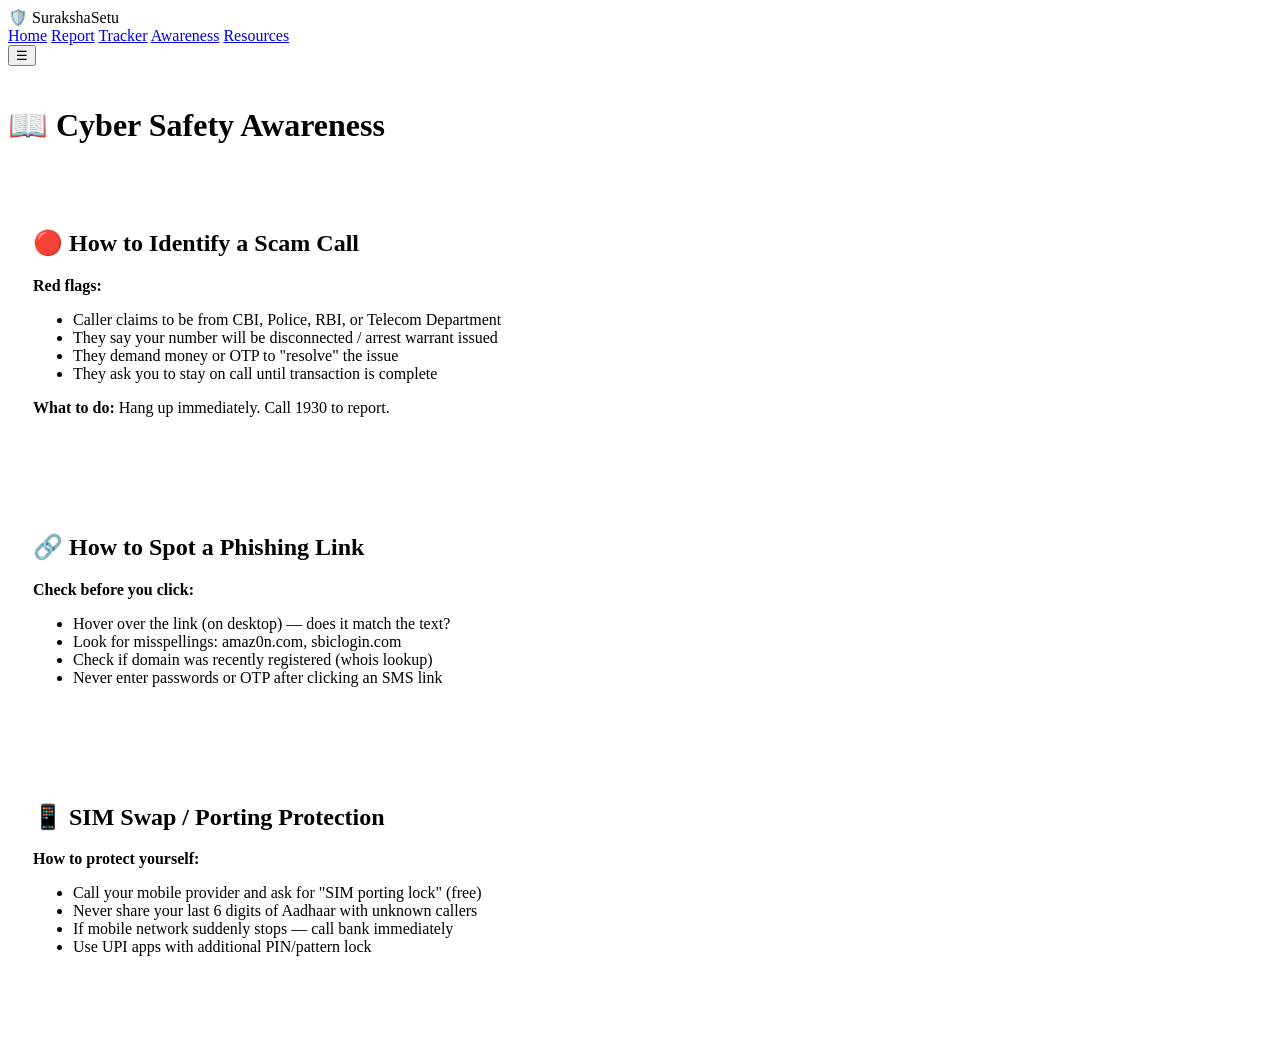
==== awareness.html @ 240328f3 "Cyber Safety Guides" ====
<!DOCTYPE html>
<html lang="en">
<head>
    <meta charset="UTF-8">
    <meta name="viewport" content="width=device-width, initial-scale=1.0">
    <title>Cyber Awareness — SurakshaSetu</title>
    <link rel="stylesheet" href="style.css">
    <link href="https://fonts.googleapis.com/css2?family=Inter:wght@400;500;600;700;800&display=swap" rel="stylesheet">
</head>
<body>
    <nav class="navbar">
        <div class="container">
            <div class="logo">
                <span class="logo-icon">🛡️</span>
                <span class="logo-text">SurakshaSetu</span>
            </div>
            <div class="nav-links">
                <a href="index.html">Home</a>
                <a href="report.html">Report</a>
                <a href="tracker.html">Tracker</a>
                <a href="awareness.html" class="active">Awareness</a>
                <a href="resources.html">Resources</a>
            </div>
            <button class="mobile-menu-btn" id="mobileMenuBtn">☰</button>
        </div>
    </nav>

    <main>
        <div class="container">
            <h1 class="section-title" style="margin-top: 40px;">📖 Cyber Safety Awareness</h1>
            
            <div class="articles-grid" style="display: flex; flex-direction: column; gap: 30px; margin: 40px 0;">
                
                <div class="article" style="background: white; padding: 25px; border-radius: 16px;">
                    <h2>🔴 How to Identify a Scam Call</h2>
                    <p><strong>Red flags:</strong></p>
                    <ul>
                        <li>Caller claims to be from CBI, Police, RBI, or Telecom Department</li>
                        <li>They say your number will be disconnected / arrest warrant issued</li>
                        <li>They demand money or OTP to "resolve" the issue</li>
                        <li>They ask you to stay on call until transaction is complete</li>
                    </ul>
                    <p><strong>What to do:</strong> Hang up immediately. Call 1930 to report.</p>
                </div>
                
                <div class="article" style="background: white; padding: 25px; border-radius: 16px;">
                    <h2>🔗 How to Spot a Phishing Link</h2>
                    <p><strong>Check before you click:</strong></p>
                    <ul>
                        <li>Hover over the link (on desktop) — does it match the text?</li>
                        <li>Look for misspellings: amaz0n.com, sbiclogin.com</li>
                        <li>Check if domain was recently registered (whois lookup)</li>
                        <li>Never enter passwords or OTP after clicking an SMS link</li>
                    </ul>
                </div>
                
                <div class="article" style="background: white; padding: 25px; border-radius: 16px;">
                    <h2>📱 SIM Swap / Porting Protection</h2>
                    <p><strong>How to protect yourself:</strong></p>
                    <ul>
                        <li>Call your mobile provider and ask for "SIM porting lock" (free)</li>
                        <li>Never share your last 6 digits of Aadhaar with unknown callers</li>
                        <li>If mobile network suddenly stops — call bank immediately</li>
                        <li>Use UPI apps with additional PIN/pattern lock</li>
                    </ul>
                </div>
                
                <div class="article" style="background: white; padding:
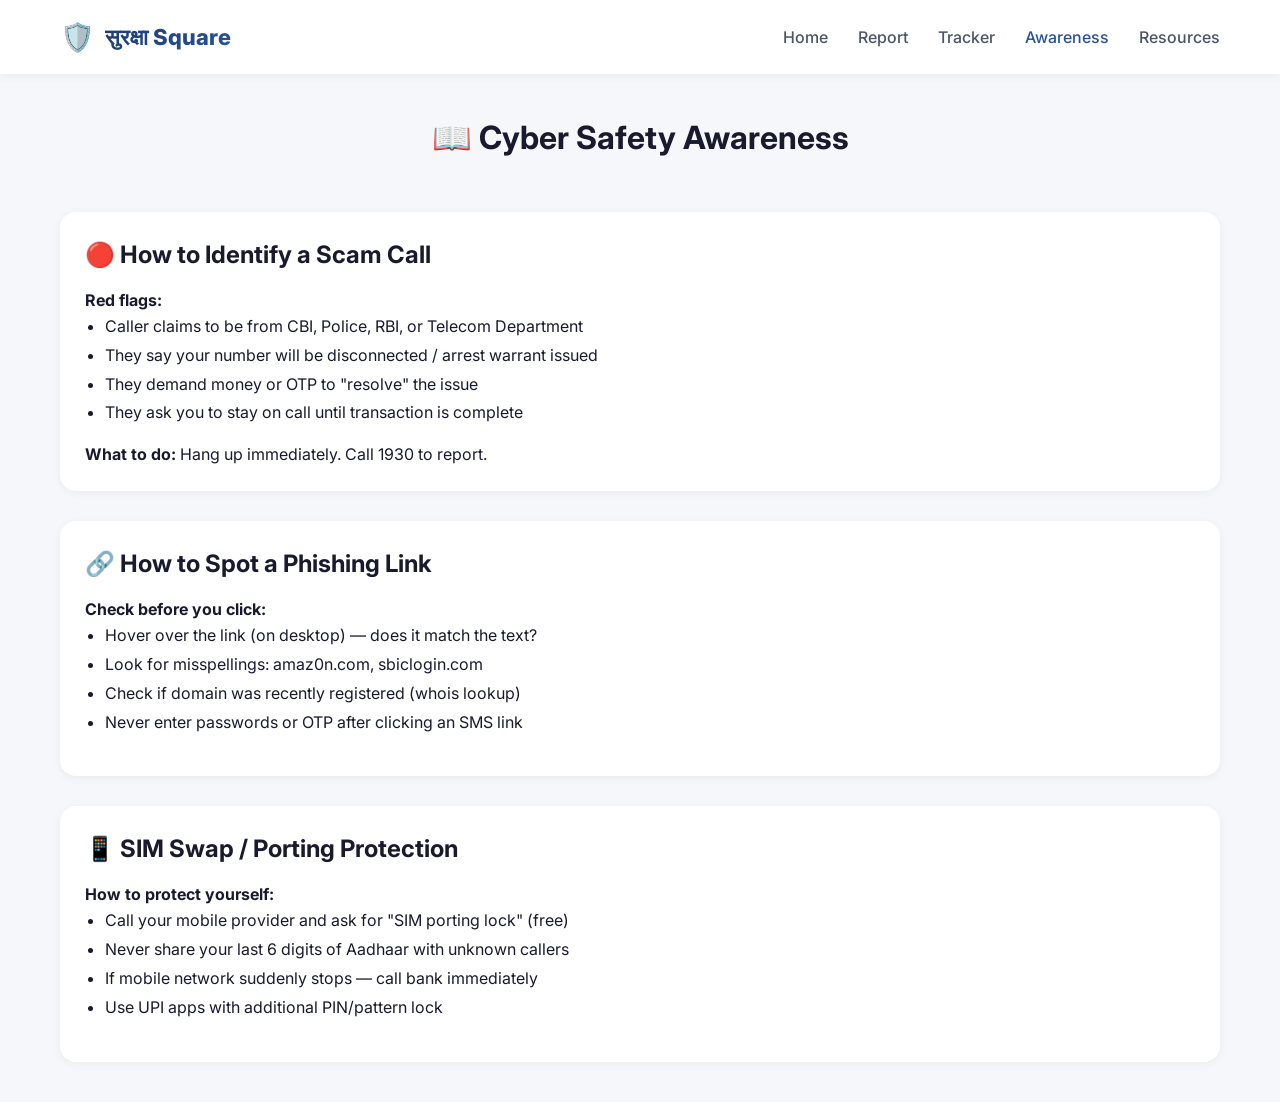
==== commit 3c75a7d9: "Update awareness.html" ====
--- a/awareness.html
+++ b/awareness.html
@@ -3,7 +3,7 @@
 <head>
     <meta charset="UTF-8">
     <meta name="viewport" content="width=device-width, initial-scale=1.0">
-    <title>Cyber Awareness — SurakshaSetu</title>
+    <title>Cyber Awareness — सुरक्षा Square</title>
     <link rel="stylesheet" href="style.css">
     <link href="https://fonts.googleapis.com/css2?family=Inter:wght@400;500;600;700;800&display=swap" rel="stylesheet">
 </head>
@@ -12,7 +12,7 @@
         <div class="container">
             <div class="logo">
                 <span class="logo-icon">🛡️</span>
-                <span class="logo-text">SurakshaSetu</span>
+                <span class="logo-text">सुरक्षा Square</span>
             </div>
             <div class="nav-links">
                 <a href="index.html">Home</a>
--- a/style.css
+++ b/style.css
@@ -0,0 +1,789 @@
+* {
+    margin: 0;
+    padding: 0;
+    box-sizing: border-box;
+}
+
+body {
+    font-family: 'Inter', sans-serif;
+    background: #f5f7fa;
+    color: #1a1a2e;
+    line-height: 1.5;
+}
+
+.container {
+    max-width: 1200px;
+    margin: 0 auto;
+    padding: 0 20px;
+}
+
+/* Navigation */
+.navbar {
+    background: white;
+    box-shadow: 0 2px 10px rgba(0,0,0,0.05);
+    position: sticky;
+    top: 0;
+    z-index: 100;
+}
+
+.navbar .container {
+    display: flex;
+    justify-content: space-between;
+    align-items: center;
+    padding: 16px 20px;
+}
+
+.logo {
+    display: flex;
+    align-items: center;
+    gap: 10px;
+}
+
+.logo-icon {
+    font-size: 28px;
+}
+
+.logo-text {
+    font-size: 22px;
+    font-weight: 800;
+    background: linear-gradient(135deg, #1e3c72, #2a5298);
+    -webkit-background-clip: text;
+    -webkit-text-fill-color: transparent;
+    background-clip: text;
+}
+
+.nav-links {
+    display: flex;
+    gap: 30px;
+}
+
+.nav-links a {
+    text-decoration: none;
+    color: #4a5568;
+    font-weight: 500;
+    transition: color 0.3s;
+}
+
+.nav-links a:hover,
+.nav-links a.active {
+    color: #2a5298;
+}
+
+.mobile-menu-btn {
+    display: none;
+    background: none;
+    border: none;
+    font-size: 24px;
+    cursor: pointer;
+}
+
+/* Language Switcher */
+.language-switcher {
+    display: flex;
+    gap: 5px;
+    margin-left: 20px;
+}
+
+.lang-btn {
+    background: none;
+    border: 1px solid #e0e0e0;
+    padding: 5px 12px;
+    border-radius: 20px;
+    cursor: pointer;
+    font-weight: 500;
+    font-size: 12px;
+    transition: all 0.2s;
+}
+
+.lang-btn.active {
+    background: #2a5298;
+    color: white;
+    border-color: #2a5298;
+}
+
+.lang-btn:hover:not(.active) {
+    background: #f0f2f5;
+}
+
+/* Hindi font support */
+[lang="hi"] body,
+html:has(.lang-btn[data-lang="hi"].active) body {
+    font-family: 'Inter', 'Noto Sans Devanagari', sans-serif;
+}
+
+/* Hero Section */
+.hero {
+    background: linear-gradient(135deg, #667eea 0%, #764ba2 100%);
+    color: white;
+    padding: 80px 0;
+    text-align: center;
+}
+
+.hero-title {
+    font-size: 48px;
+    font-weight: 800;
+    margin-bottom: 20px;
+}
+
+.hero-subtitle {
+    font-size: 20px;
+    margin-bottom: 40px;
+    opacity: 0.95;
+}
+
+.hero-buttons {
+    display: flex;
+    gap: 20px;
+    justify-content: center;
+    flex-wrap: wrap;
+}
+
+.btn {
+    padding: 14px 32px;
+    border-radius: 50px;
+    text-decoration: none;
+    font-weight: 600;
+    transition: transform 0.2s, box-shadow 0.2s;
+    display: inline-block;
+    cursor: pointer;
+    border: none;
+}
+
+.btn:hover {
+    transform: translateY(-2px);
+    box-shadow: 0 5px 20px rgba(0,0,0,0.2);
+}
+
+.btn-primary {
+    background: white;
+    color: #667eea;
+}
+
+.btn-secondary {
+    background: transparent;
+    color: white;
+    border: 2px solid white;
+}
+
+/* Stats Section */
+.stats {
+    padding: 60px 0;
+    background: white;
+}
+
+.stat-cards {
+    display: flex;
+    justify-content: space-around;
+    flex-wrap: wrap;
+    gap: 30px;
+}
+
+.stat-card {
+    text-align: center;
+    padding: 30px;
+    background: #f8f9fa;
+    border-radius: 16px;
+    min-width: 200px;
+}
+
+.stat-number {
+    font-size: 48px;
+    font-weight: 800;
+    color: #2a5298;
+}
+
+.stat-label {
+    color: #4a5568;
+    margin-top: 10px;
+}
+
+/* How It Works */
+.how-it-works {
+    padding: 60px 0;
+}
+
+.section-title {
+    text-align: center;
+    font-size: 32px;
+    margin-bottom: 50px;
+    color: #1a1a2e;
+}
+
+.steps {
+    display: flex;
+    justify-content: space-between;
+    flex-wrap: wrap;
+    gap: 30px;
+}
+
+.step {
+    flex: 1;
+    text-align: center;
+    padding: 30px;
+    background: white;
+    border-radius: 16px;
+    box-shadow: 0 5px 20px rgba(0,0,0,0.05);
+}
+
+.step-number {
+    width: 50px;
+    height: 50px;
+    background: linear-gradient(135deg, #667eea, #764ba2);
+    color: white;
+    border-radius: 50%;
+    display: flex;
+    align-items: center;
+    justify-content: center;
+    font-size: 24px;
+    font-weight: bold;
+    margin: 0 auto 20px;
+}
+
+/* Alerts List */
+.recent-alerts {
+    padding: 60px 0;
+    background: #f0f2f5;
+}
+
+.alerts-list {
+    background: white;
+    border-radius: 16px;
+    padding: 20px;
+}
+
+.alert-item {
+    padding: 15px;
+    border-bottom: 1px solid #e0e0e0;
+    display: flex;
+    justify-content: space-between;
+    align-items: center;
+    flex-wrap: wrap;
+}
+
+.alert-item:last-child {
+    border-bottom: none;
+}
+
+.alert-type {
+    font-weight: 600;
+    padding: 4px 12px;
+    border-radius: 20px;
+    font-size: 14px;
+    display: inline-block;
+}
+
+.alert-type.scam-call { background: #fee2e2; color: #dc2626; }
+.alert-type.phishing { background: #fed7aa; color: #ea580c; }
+.alert-type.upi-fraud { background: #fef3c7; color: #d97706; }
+.alert-type.sim-swap { background: #dbeafe; color: #2563eb; }
+
+.alert-location {
+    color: #4a5568;
+    font-size: 14px;
+}
+
+.alert-time {
+    color: #94a3b8;
+    font-size: 12px;
+}
+
+.alert-description {
+    margin-top: 8px;
+    color: #333;
+    font-size: 14px;
+}
+
+.alert-detail {
+    font-size: 12px;
+    color: #666;
+    margin-top: 4px;
+}
+
+/* Emergency Box */
+.emergency {
+    padding: 60px 0;
+}
+
+.emergency-box {
+    background: linear-gradient(135deg, #dc2626, #b91c1c);
+    color: white;
+    padding: 40px;
+    border-radius: 16px;
+    text-align: center;
+}
+
+.emergency-numbers {
+    display: flex;
+    justify-content: center;
+    gap: 40px;
+    margin-top: 30px;
+    flex-wrap: wrap;
+}
+
+.emergency-number {
+    text-align: center;
+}
+
+.emergency-number .number {
+    font-size: 32px;
+    font-weight: 800;
+    display: block;
+}
+
+.emergency-number .label {
+    font-size: 14px;
+    opacity: 0.9;
+}
+
+/* Footer */
+footer {
+    background: #1a1a2e;
+    color: #94a3b8;
+    text-align: center;
+    padding: 30px;
+    font-size: 14px;
+}
+
+.disclaimer {
+    margin-top: 10px;
+    font-size: 12px;
+}
+
+/* Form Styles */
+.form-container {
+    max-width: 600px;
+    margin: 40px auto;
+    background: white;
+    padding: 30px;
+    border-radius: 16px;
+    box-shadow: 0 5px 20px rgba(0,0,0,0.05);
+}
+
+.form-group {
+    margin-bottom: 20px;
+}
+
+.form-group label {
+    display: block;
+    margin-bottom: 8px;
+    font-weight: 500;
+    color: #1a1a2e;
+}
+
+.form-group input,
+.form-group select,
+.form-group textarea {
+    width: 100%;
+    padding: 12px;
+    border: 1px solid #e0e0e0;
+    border-radius: 8px;
+    font-family: inherit;
+    font-size: 16px;
+}
+
+.form-group textarea {
+    resize: vertical;
+    min-height: 100px;
+}
+
+.form-group small {
+    display: block;
+    margin-top: 5px;
+    font-size: 12px;
+    color: #666;
+}
+
+/* Map Container */
+.map-container {
+    height: 400px;
+    background: #e0e0e0;
+    border-radius: 16px;
+    margin-bottom: 20px;
+    display: flex;
+    align-items: center;
+    justify-content: center;
+    color: #666;
+}
+
+/* Search and Quick Links */
+.search-container {
+    display: flex;
+    gap: 10px;
+    margin-bottom: 20px;
+    flex-wrap: wrap;
+}
+
+.search-input-wrapper {
+    flex: 2;
+    position: relative;
+}
+
+.search-input {
+    width: 100%;
+    padding: 12px;
+    border: 2px solid #e0e0e0;
+    border-radius: 8px;
+    font-size: 16px;
+}
+
+.search-btn {
+    padding: 12px 24px;
+    background: #2a5298;
+    color: white;
+    border: none;
+    border-radius: 8px;
+    cursor: pointer;
+    font-weight: 600;
+}
+
+.search-btn:hover {
+    background: #1e3c72;
+}
+
+/* Quick Links */
+.quick-links {
+    display: flex;
+    flex-wrap: wrap;
+    gap: 8px;
+    margin: 15px 0;
+    align-items: center;
+}
+
+.quick-link {
+    background: #f0f2f5;
+    padding: 4px 12px;
+    border-radius: 20px;
+    font-size: 12px;
+    cursor: pointer;
+    transition: background 0.2s;
+}
+
+.quick-link:hover {
+    background: #e0e0e0;
+}
+
+/* Suggestions Dropdown */
+.suggestions-dropdown {
+    position: absolute;
+    top: 100%;
+    left: 0;
+    right: 0;
+    background: white;
+    border: 1px solid #ccc;
+    border-radius: 8px;
+    max-height: 300px;
+    overflow-y: auto;
+    z-index: 1000;
+    display: none;
+    box-shadow: 0 4px 12px rgba(0,0,0,0.15);
+}
+
+.suggestion-item {
+    padding: 10px 12px;
+    cursor: pointer;
+    border-bottom: 1px solid #f0f0f0;
+}
+
+.suggestion-item:hover {
+    background: #f0f2f5;
+}
+
+.suggestion-name {
+    font-weight: 500;
+}
+
+.suggestion-detail {
+    font-size: 11px;
+    color: #666;
+}
+
+/* Place Result Info */
+.place-result {
+    background: #e8f0fe;
+    padding: 10px;
+    border-radius: 8px;
+    margin-top: 10px;
+    font-size: 14px;
+    display: none;
+}
+
+/* Loading Overlay */
+.loading-overlay {
+    position: fixed;
+    top: 0;
+    left: 0;
+    right: 0;
+    bottom: 0;
+    background: rgba(0,0,0,0.7);
+    display: none;
+    justify-content: center;
+    align-items: center;
+    z-index: 1000;
+    color: white;
+    font-size: 18px;
+}
+
+.loading-overlay div {
+    text-align: center;
+    background: #1a1a2e;
+    padding: 20px;
+    border-radius: 12px;
+}
+
+/* Spinner */
+.spinner {
+    width: 30px;
+    height: 30px;
+    border: 3px solid rgba(255,255,255,0.3);
+    border-radius: 50%;
+    border-top-color: white;
+    animation: spin 1s ease-in-out infinite;
+    margin: 10px auto;
+}
+
+@keyframes spin {
+    to { transform: rotate(360deg); }
+}
+
+/* Filter Bar */
+.filter-bar {
+    margin: 20px 0;
+    display: flex;
+    gap: 10px;
+    flex-wrap: wrap;
+    align-items: center;
+}
+
+.filter-bar select,
+.filter-bar input {
+    padding: 8px;
+    border-radius: 8px;
+    border: 1px solid #ccc;
+}
+
+/* Legend for Map */
+.legend {
+    background: white;
+    padding: 10px;
+    border-radius: 8px;
+    position: absolute;
+    bottom: 20px;
+    right: 10px;
+    z-index: 1000;
+    font-size: 12px;
+    box-shadow: 0 2px 5px rgba(0,0,0,0.2);
+}
+
+.legend-item {
+    display: flex;
+    align-items: center;
+    gap: 8px;
+    margin: 5px 0;
+}
+
+.legend-color {
+    width: 12px;
+    height: 12px;
+    border-radius: 50%;
+}
+
+/* No Alerts Message */
+.no-alerts {
+    text-align: center;
+    padding: 40px;
+    color: #666;
+}
+
+/* Emergency Note */
+.emergency-note {
+    margin-top: 20px;
+    padding: 15px;
+    background: #fef3c7;
+    border-radius: 8px;
+    border-left: 4px solid #d97706;
+}
+
+/* Articles Grid for Awareness Page */
+.articles-grid {
+    display: flex;
+    flex-direction: column;
+    gap: 30px;
+    margin: 40px 0;
+}
+
+.article {
+    background: white;
+    padding: 25px;
+    border-radius: 16px;
+    box-shadow: 0 2px 10px rgba(0,0,0,0.05);
+}
+
+.article h2 {
+    margin-bottom: 15px;
+}
+
+.article ul {
+    margin-left: 20px;
+    line-height: 1.8;
+    margin-bottom: 15px;
+}
+
+.article p {
+    margin-top: 10px;
+}
+
+/* Quiz Button Styles */
+.quiz-btn {
+    margin: 5px;
+    padding: 8px 16px;
+    border: none;
+    border-radius: 8px;
+    cursor: pointer;
+    transition: all 0.2s;
+}
+
+.quiz-btn-correct {
+    background: #2a5298;
+    color: white;
+}
+
+.quiz-btn-wrong {
+    background: #e0e0e0;
+}
+
+.quiz-feedback {
+    margin-top: 10px;
+    padding: 10px;
+    border-radius: 8px;
+    font-size: 14px;
+}
+
+/* Helpline List */
+.helpline-item {
+    padding: 12px;
+    border-bottom: 1px solid #e0e0e0;
+}
+
+.helpline-item:last-child {
+    border-bottom: none;
+}
+
+.helpline-number {
+    font-size: 18px;
+    font-weight: 600;
+    color: #2a5298;
+    margin-top: 5px;
+}
+
+.helpline-timing {
+    font-size: 11px;
+    color: #666;
+    margin-top: 3px;
+}
+
+/* Responsive */
+@media (max-width: 768px) {
+    .hero-title {
+        font-size: 32px;
+    }
+    
+    .nav-links {
+        display: none;
+    }
+    
+    .nav-links.show {
+        display: flex;
+        flex-direction: column;
+        position: absolute;
+        top: 60px;
+        left: 0;
+        right: 0;
+        background: white;
+        padding: 20px;
+        box-shadow: 0 5px 20px rgba(0,0,0,0.1);
+    }
+    
+    .step {
+        min-width: 100%;
+    }
+    
+    .stat-cards {
+        flex-direction: column;
+    }
+    
+    .search-container {
+        flex-direction: column;
+    }
+    
+    .search-btn {
+        width: 100%;
+    }
+    
+    .hero-buttons {
+        flex-direction: column;
+        align-items: center;
+    }
+    
+    .btn {
+        width: 80%;
+        text-align: center;
+    }
+    
+    .navbar .container {
+        flex-wrap: wrap;
+    }
+    
+    .language-switcher {
+        order: 2;
+        margin-left: auto;
+    }
+    
+    .mobile-menu-btn {
+        order: 3;
+    }
+    
+    .nav-links {
+        order: 4;
+        width: 100%;
+    }
+    
+    .stat-card {
+        min-width: auto;
+    }
+    
+    .emergency-numbers {
+        flex-direction: column;
+        gap: 20px;
+    }
+}
+
+/* Print Styles for Police Report */
+@media print {
+    .navbar,
+    .hero-buttons,
+    .filter-bar,
+    .search-container,
+    .quick-links,
+    .legend,
+    .language-switcher,
+    .mobile-menu-btn,
+    footer,
+    .emergency-box,
+    .btn {
+        display: none;
+    }
+    
+    body {
+        background: white;
+    }
+    
+    .alert-item {
+        break-inside: avoid;
+        page-break-inside: avoid;
+    }
+    
+    .container {
+        padding: 0;
+        margin: 0;
+    }
+}
